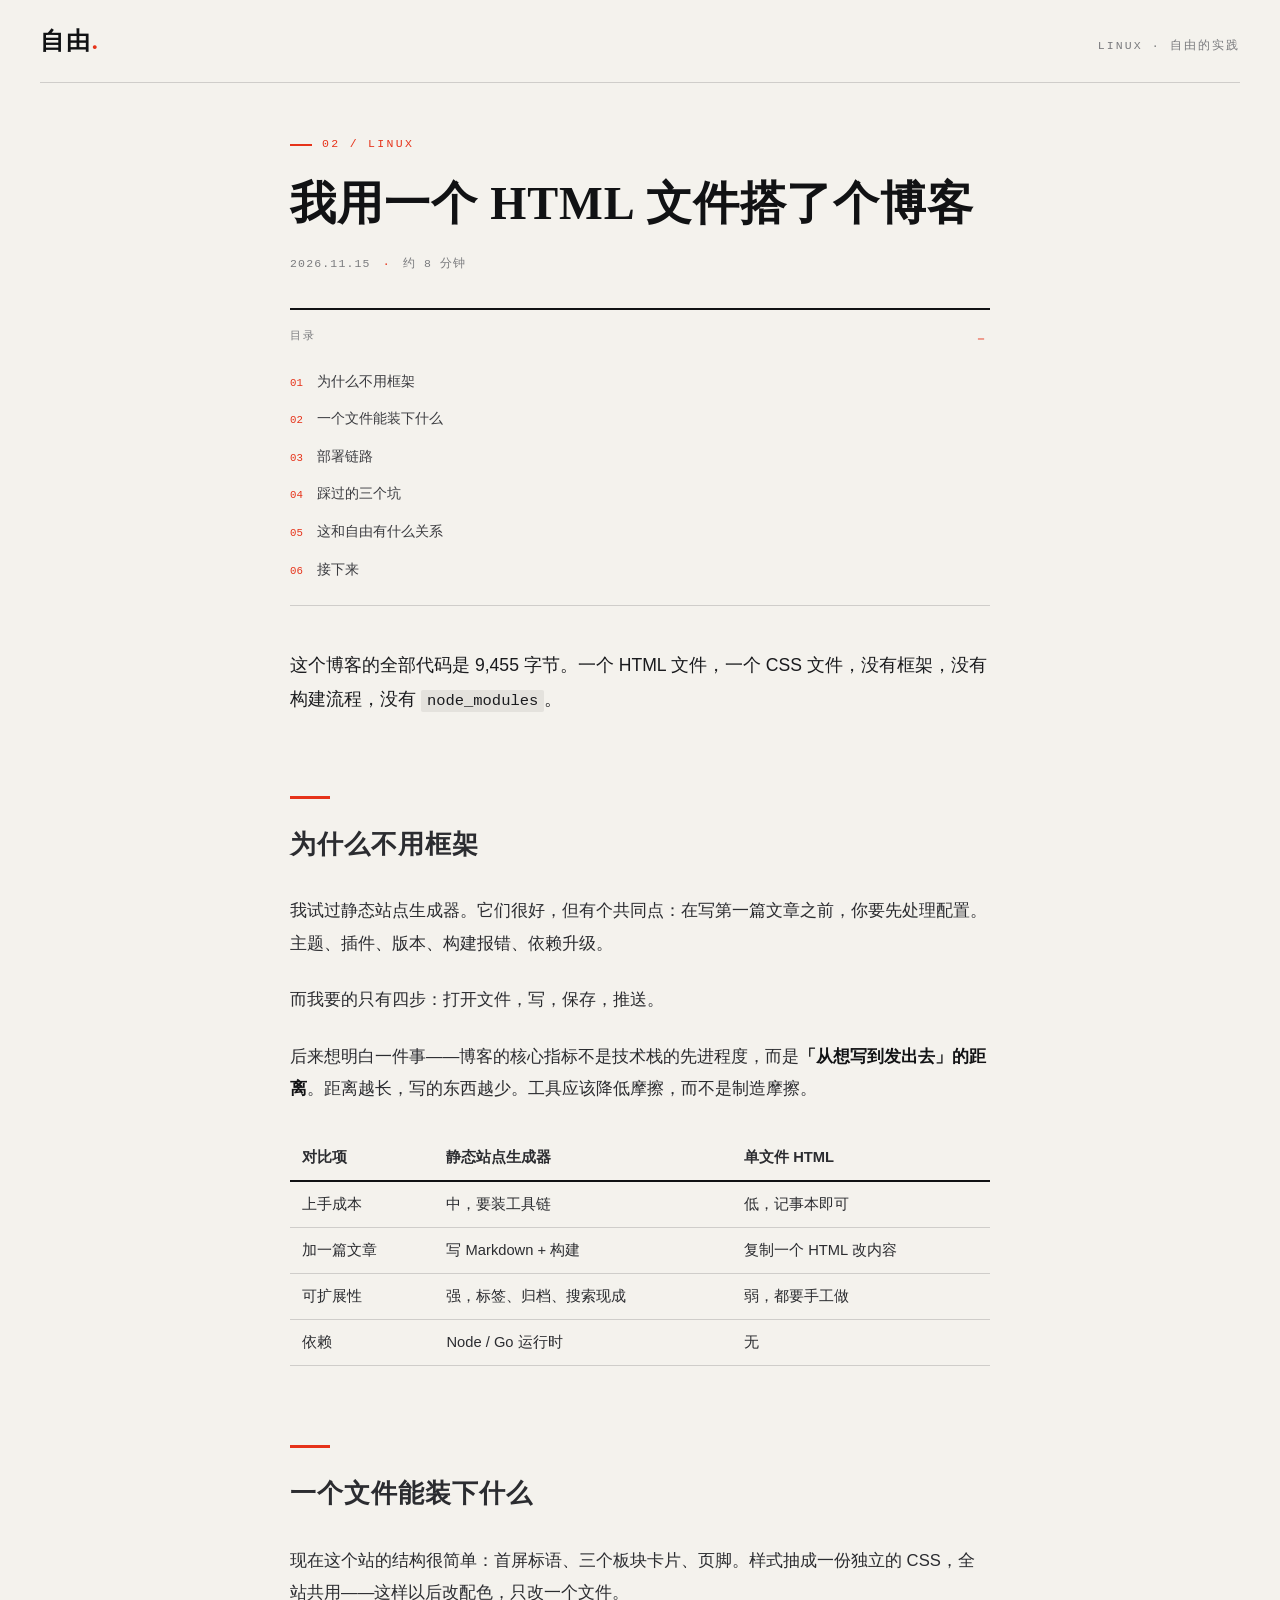
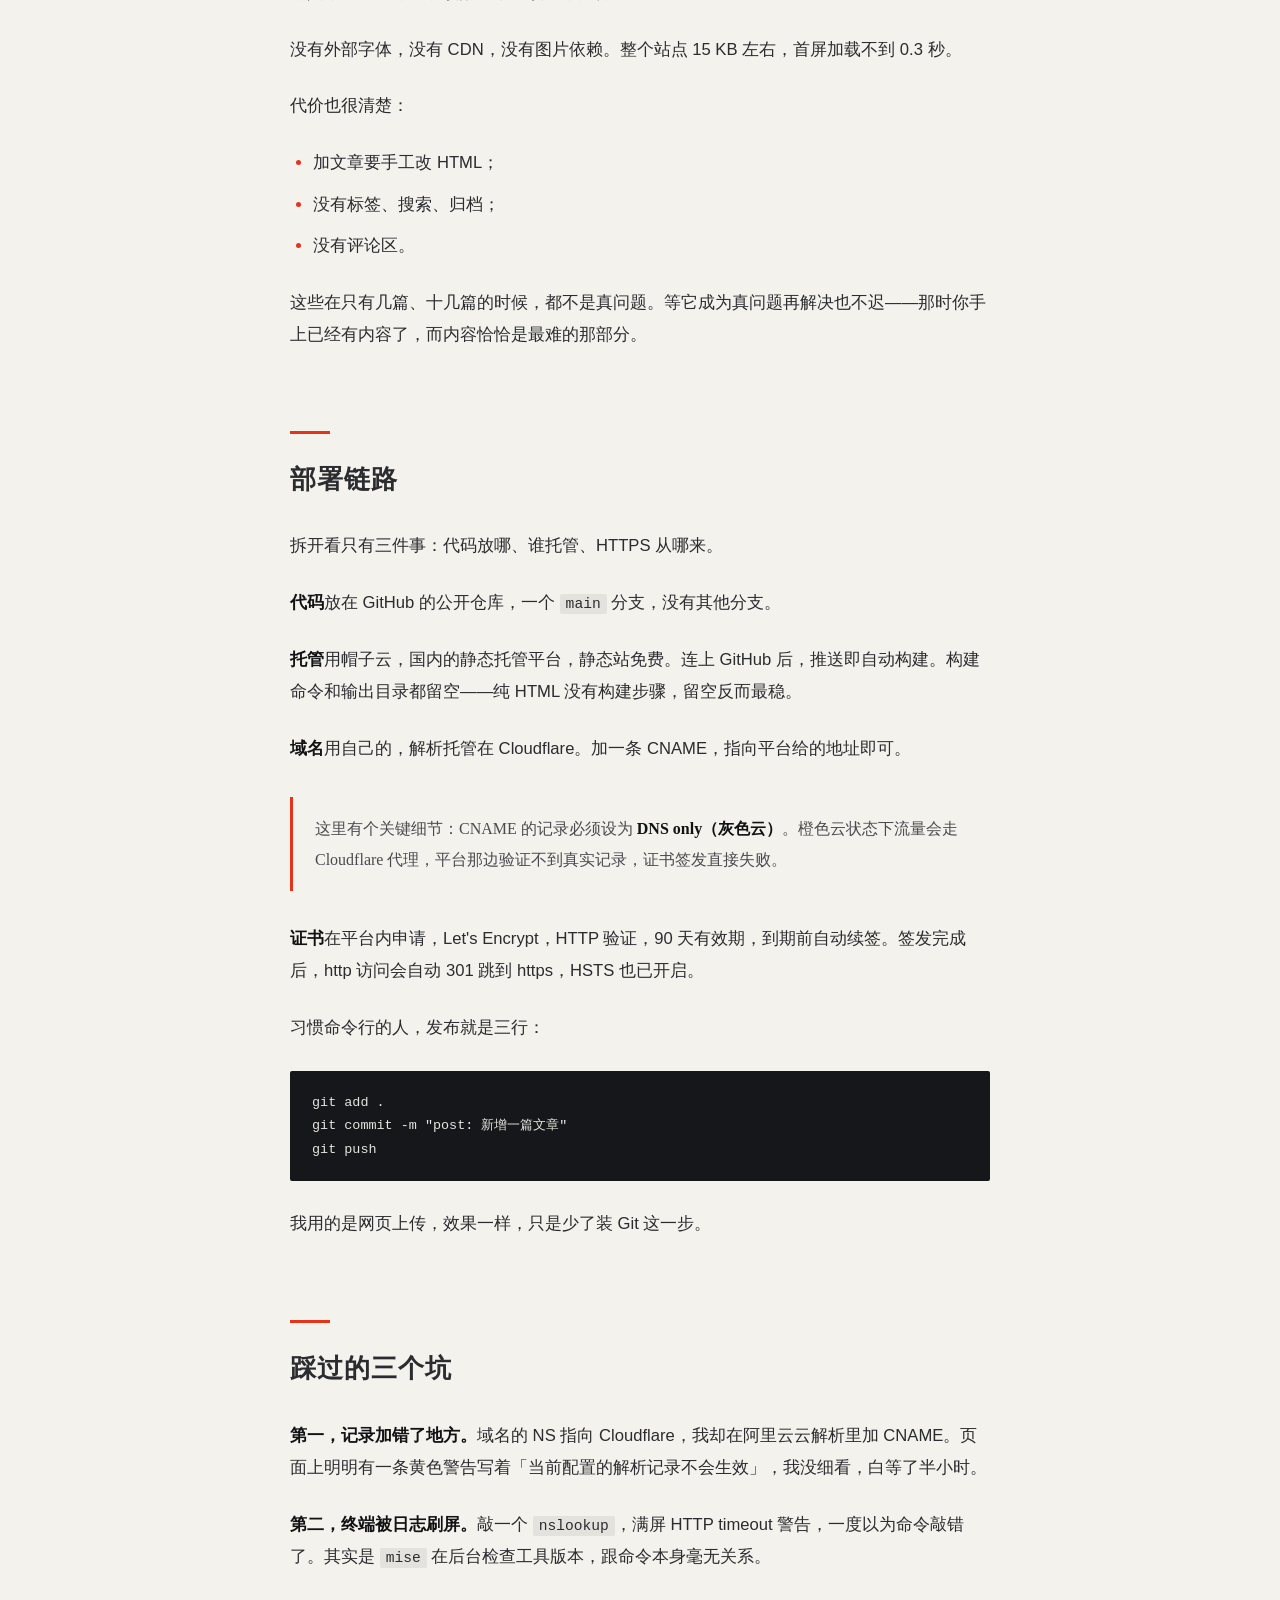
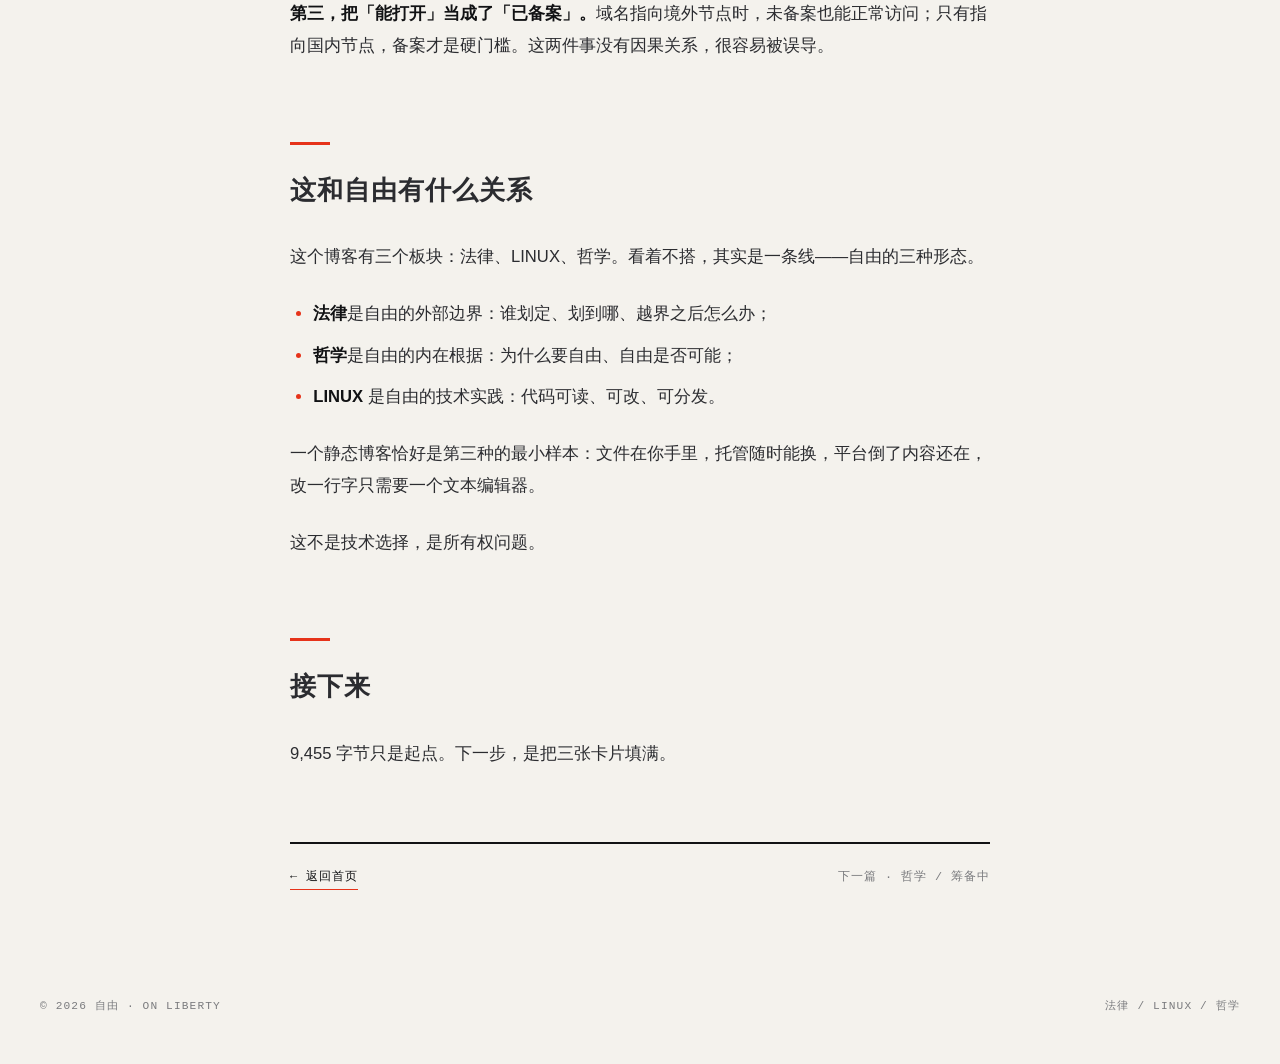
==== articles/one-html-blog.html @ a16e372a "Add files via upload" ====
<!DOCTYPE html>
<html lang="zh-CN">
<head>
  <meta charset="UTF-8">
  <meta name="viewport" content="width=device-width, initial-scale=1.0">
  <title>我用一个 HTML 文件搭了个博客 · 自由</title>
  <meta name="description" content="9455 字节，没有框架，没有构建流程。记录一个静态博客从代码到上线的完整链路，以及踩过的三个坑。">
  <link rel="canonical" href="https://blog.lianglianglaw.cn/articles/one-html-blog.html">
  <meta property="og:type" content="article">
  <meta property="og:title" content="我用一个 HTML 文件搭了个博客">
  <meta property="og:description" content="9455 字节，没有框架，没有构建流程。">
  <meta name="theme-color" content="#111214">
  <link rel="stylesheet" href="../assets/style.css">
</head>
<body>

  <header class="site-header wrap">
    <a class="brand" href="../index.html">自由<i>.</i></a>
    <span class="header-meta">LINUX · 自由的实践</span>
  </header>

  <main>
    <div class="article-wrap">
      <article>

        <header class="article-header">
          <p class="article-kicker">02 / LINUX</p>
          <h1 class="article-title">我用一个 HTML 文件搭了个博客</h1>
          <p class="article-meta">
            <span><time datetime="2026-11-15">2026.11.15</time></span>
            <span>约 8 分钟</span>
          </p>
        </header>

        <details class="toc" open>
          <summary>目录</summary>
          <ol>
            <li><a href="#why-framework">为什么不用框架</a></li>
            <li><a href="#what-fits">一个文件能装下什么</a></li>
            <li><a href="#pipeline">部署链路</a></li>
            <li><a href="#pitfalls">踩过的三个坑</a></li>
            <li><a href="#freedom">这和自由有什么关系</a></li>
            <li><a href="#next">接下来</a></li>
          </ol>
        </details>

        <div class="article-body">

          <p>这个博客的全部代码是 9,455 字节。一个 HTML 文件，一个 CSS 文件，没有框架，没有构建流程，没有 <code>node_modules</code>。</p>

          <h2 id="why-framework">为什么不用框架</h2>

          <p>我试过静态站点生成器。它们很好，但有个共同点：在写第一篇文章之前，你要先处理配置。主题、插件、版本、构建报错、依赖升级。</p>

          <p>而我要的只有四步：打开文件，写，保存，推送。</p>

          <p>后来想明白一件事——博客的核心指标不是技术栈的先进程度，而是<strong>「从想写到发出去」的距离</strong>。距离越长，写的东西越少。工具应该降低摩擦，而不是制造摩擦。</p>

          <table>
            <thead>
              <tr><th>对比项</th><th>静态站点生成器</th><th>单文件 HTML</th></tr>
            </thead>
            <tbody>
              <tr><td>上手成本</td><td>中，要装工具链</td><td>低，记事本即可</td></tr>
              <tr><td>加一篇文章</td><td>写 Markdown + 构建</td><td>复制一个 HTML 改内容</td></tr>
              <tr><td>可扩展性</td><td>强，标签、归档、搜索现成</td><td>弱，都要手工做</td></tr>
              <tr><td>依赖</td><td>Node / Go 运行时</td><td>无</td></tr>
            </tbody>
          </table>

          <h2 id="what-fits">一个文件能装下什么</h2>

          <p>现在这个站的结构很简单：首屏标语、三个板块卡片、页脚。样式抽成一份独立的 CSS，全站共用——这样以后改配色，只改一个文件。</p>

          <p>没有外部字体，没有 CDN，没有图片依赖。整个站点 15 KB 左右，首屏加载不到 0.3 秒。</p>

          <p>代价也很清楚：</p>

          <ul>
            <li>加文章要手工改 HTML；</li>
            <li>没有标签、搜索、归档；</li>
            <li>没有评论区。</li>
          </ul>

          <p>这些在只有几篇、十几篇的时候，都不是真问题。等它成为真问题再解决也不迟——那时你手上已经有内容了，而内容恰恰是最难的那部分。</p>

          <h2 id="pipeline">部署链路</h2>

          <p>拆开看只有三件事：代码放哪、谁托管、HTTPS 从哪来。</p>

          <p><strong>代码</strong>放在 GitHub 的公开仓库，一个 <code>main</code> 分支，没有其他分支。</p>

          <p><strong>托管</strong>用帽子云，国内的静态托管平台，静态站免费。连上 GitHub 后，推送即自动构建。构建命令和输出目录都留空——纯 HTML 没有构建步骤，留空反而最稳。</p>

          <p><strong>域名</strong>用自己的，解析托管在 Cloudflare。加一条 CNAME，指向平台给的地址即可。</p>

          <blockquote>
            <p>这里有个关键细节：CNAME 的记录必须设为 <strong>DNS only（灰色云）</strong>。橙色云状态下流量会走 Cloudflare 代理，平台那边验证不到真实记录，证书签发直接失败。</p>
          </blockquote>

          <p><strong>证书</strong>在平台内申请，Let's Encrypt，HTTP 验证，90 天有效期，到期前自动续签。签发完成后，http 访问会自动 301 跳到 https，HSTS 也已开启。</p>

          <p>习惯命令行的人，发布就是三行：</p>

          <pre><code>git add .
git commit -m "post: 新增一篇文章"
git push</code></pre>

          <p>我用的是网页上传，效果一样，只是少了装 Git 这一步。</p>

          <h2 id="pitfalls">踩过的三个坑</h2>

          <p><strong>第一，记录加错了地方。</strong>域名的 NS 指向 Cloudflare，我却在阿里云云解析里加 CNAME。页面上明明有一条黄色警告写着「当前配置的解析记录不会生效」，我没细看，白等了半小时。</p>

          <p><strong>第二，终端被日志刷屏。</strong>敲一个 <code>nslookup</code>，满屏 HTTP timeout 警告，一度以为命令敲错了。其实是 <code>mise</code> 在后台检查工具版本，跟命令本身毫无关系。</p>

          <p><strong>第三，把「能打开」当成了「已备案」。</strong>域名指向境外节点时，未备案也能正常访问；只有指向国内节点，备案才是硬门槛。这两件事没有因果关系，很容易被误导。</p>

          <h2 id="freedom">这和自由有什么关系</h2>

          <p>这个博客有三个板块：法律、LINUX、哲学。看着不搭，其实是一条线——自由的三种形态。</p>

          <ul>
            <li><strong>法律</strong>是自由的外部边界：谁划定、划到哪、越界之后怎么办；</li>
            <li><strong>哲学</strong>是自由的内在根据：为什么要自由、自由是否可能；</li>
            <li><strong>LINUX</strong> 是自由的技术实践：代码可读、可改、可分发。</li>
          </ul>

          <p>一个静态博客恰好是第三种的最小样本：文件在你手里，托管随时能换，平台倒了内容还在，改一行字只需要一个文本编辑器。</p>

          <p>这不是技术选择，是所有权问题。</p>

          <h2 id="next">接下来</h2>

          <p>9,455 字节只是起点。下一步，是把三张卡片填满。</p>

        </div>

        <nav class="article-nav">
          <a href="../index.html">← 返回首页</a>
          <span class="nav-next">下一篇 · 哲学 / 筹备中</span>
        </nav>

      </article>
    </div>
  </main>

  <footer class="site-footer wrap">
    <span>© 2026 自由 · ON LIBERTY</span>
    <span>法律 / LINUX / 哲学</span>
  </footer>

</body>
</html>
---- assets/style.css ----
/* =========================================================
   自由 · On Liberty — 全站样式
   三色体系：纸白 / 墨黑 / 朱红
   排版：衬线标题 + 等宽编号，细线分割，大留白
   ========================================================= */

:root {
  --paper: #F4F2ED;   /* 纸白 */
  --ink:   #111214;   /* 墨黑 */
  --red:   #E6331A;   /* 朱红 */
  --white: #FBF9F4;
  --muted: #7A7B7E;
  --line:  rgba(17, 18, 20, .16);
  --serif: "Noto Serif SC", "Source Han Serif SC", "Songti SC", "STSong", "SimSun", serif;
  --sans:  -apple-system, BlinkMacSystemFont, "PingFang SC", "Microsoft YaHei", "Helvetica Neue", Arial, sans-serif;
  --mono:  "SF Mono", "JetBrains Mono", "Roboto Mono", Consolas, "Courier New", monospace;
}

* { box-sizing: border-box; margin: 0; padding: 0; }
html { scroll-behavior: smooth; }
body {
  background: var(--paper);
  color: var(--ink);
  font-family: var(--sans);
  line-height: 1.6;
  -webkit-font-smoothing: antialiased;
  text-rendering: optimizeLegibility;
}
.wrap { max-width: 1200px; margin: 0 auto; padding: 0 clamp(20px, 5vw, 64px); }

/* ---------- 页眉 ---------- */
.site-header {
  display: flex; align-items: baseline; justify-content: space-between;
  padding: 22px 0; border-bottom: 1px solid var(--line);
}
.brand {
  font-family: var(--serif); font-size: 1.5rem; font-weight: 700;
  letter-spacing: .08em; color: var(--ink); text-decoration: none;
}
.brand i { color: var(--red); font-style: normal; }
.header-meta {
  font-family: var(--mono); font-size: .72rem; letter-spacing: .18em;
  color: var(--muted); text-transform: uppercase;
}

/* ---------- 首屏 ---------- */
.hero { background: var(--ink); color: var(--white); }
.hero-inner { padding: clamp(64px, 10vw, 120px) 0 clamp(52px, 8vw, 92px); }
.eyebrow {
  display: flex; align-items: center; gap: 12px;
  font-family: var(--mono); font-size: .75rem; letter-spacing: .22em;
  color: var(--red); text-transform: uppercase;
}
.eyebrow::before { content: ""; width: 28px; height: 2px; background: var(--red); }
.hero-title {
  font-family: var(--serif); font-weight: 600;
  font-size: clamp(5rem, 16vw, 12rem); line-height: .98;
  letter-spacing: .04em; margin: 34px 0 22px;
}
.hero-title span { color: var(--red); }
.hero-sub {
  font-family: var(--serif); letter-spacing: .06em;
  font-size: clamp(1.1rem, 2.4vw, 1.75rem); color: rgba(251, 249, 244, .86);
}
.hero-bottom {
  margin-top: clamp(48px, 7vw, 84px); padding-top: 24px;
  border-top: 1px solid rgba(251, 249, 244, .18);
  display: flex; flex-wrap: wrap; gap: 28px;
  align-items: flex-end; justify-content: space-between;
}
.quote {
  font-family: var(--serif); font-size: .95rem; line-height: 1.9;
  color: rgba(251, 249, 244, .64); max-width: 34ch;
}
.quote cite {
  display: block; margin-top: 10px; font-style: normal;
  font-family: var(--mono); font-size: .7rem; letter-spacing: .12em; color: var(--red);
}
.hero-tags {
  display: flex; gap: 14px; flex-wrap: wrap;
  font-family: var(--mono); font-size: .78rem; letter-spacing: .12em;
  color: rgba(251, 249, 244, .8);
}
.hero-tags span + span::before { content: "/"; margin-right: 14px; color: var(--red); }

/* ---------- 板块 ---------- */
.sections-head {
  display: flex; align-items: baseline; justify-content: space-between;
  padding: 56px 0 18px; border-bottom: 2px solid var(--ink);
}
.sections-head h2 { font-family: var(--serif); font-size: 1.35rem; letter-spacing: .06em; }
.sections-head span {
  font-family: var(--mono); font-size: .72rem;
  letter-spacing: .16em; color: var(--muted);
}
.grid {
  display: grid; grid-template-columns: repeat(3, 1fr);
  border-bottom: 1px solid var(--line);
}
.card {
  display: flex; flex-direction: column; min-height: 380px;
  padding: 34px 32px 38px; border-left: 1px solid var(--line);
  transition: background .25s ease;
}
.card:first-child { border-left: none; padding-left: 0; }
.card:last-child { padding-right: 0; }
.card:hover { background: rgba(230, 51, 26, .045); }
.card-top {
  display: flex; align-items: center; justify-content: space-between;
  font-family: var(--mono); font-size: .72rem; letter-spacing: .14em;
}
.num { color: var(--red); font-size: .9rem; }
.status {
  color: var(--muted); border: 1px solid var(--line);
  border-radius: 100px; padding: 3px 10px; font-size: .65rem; letter-spacing: .08em;
}
.card h3 {
  font-family: var(--serif); font-size: clamp(2rem, 3.4vw, 2.75rem);
  letter-spacing: .06em; margin: 30px 0 4px; position: relative; width: fit-content;
}
.card h3::after {
  content: ""; position: absolute; left: 0; bottom: -6px;
  width: 0; height: 2px; background: var(--red); transition: width .3s ease;
}
.card:hover h3::after { width: 100%; }
.card .en {
  font-family: var(--mono); font-size: .72rem; letter-spacing: .16em;
  color: var(--muted); text-transform: uppercase;
}
.card .desc {
  margin-top: 22px; max-width: 30ch;
  font-size: .95rem; line-height: 1.85; color: #3B3C40;
}

/* 卡片内的文章列表 */
.post-list {
  margin-top: auto; padding-top: 18px;
  border-top: 1px dashed var(--line);
  list-style: none;
}
.post-list li {
  display: flex; gap: 10px; align-items: baseline;
  padding: 7px 0;
}
.post-list time {
  flex: none; font-family: var(--mono);
  font-size: .67rem; letter-spacing: .04em; color: var(--muted);
}
.post-list a {
  color: var(--ink); text-decoration: none;
  font-size: .93rem; line-height: 1.6;
  border-bottom: 1px solid transparent;
  transition: color .2s ease, border-color .2s ease;
}
.post-list a:hover { color: var(--red); border-bottom-color: var(--red); }
.post-empty {
  padding: 7px 0; font-family: var(--mono);
  font-size: .72rem; letter-spacing: .1em; color: var(--muted);
}

/* ---------- 页脚 ---------- */
.site-footer {
  display: flex; flex-wrap: wrap; gap: 12px; justify-content: space-between;
  padding: 28px 0 48px;
  font-family: var(--mono); font-size: .7rem; letter-spacing: .1em; color: var(--muted);
}

/* =========================================================
   文章页
   ========================================================= */
.article-wrap {
  max-width: 780px; margin: 0 auto;
  padding: 0 clamp(20px, 5vw, 40px) 80px;
}
.article-header { padding: 52px 0 34px; }
.article-kicker {
  display: flex; align-items: center; gap: 10px;
  font-family: var(--mono); font-size: .72rem; letter-spacing: .2em;
  color: var(--red); text-transform: uppercase;
}
.article-kicker::before { content: ""; width: 22px; height: 2px; background: var(--red); }
.article-title {
  font-family: var(--serif); font-weight: 600;
  font-size: clamp(1.9rem, 4.6vw, 2.9rem); line-height: 1.28;
  letter-spacing: .02em; margin: 20px 0 22px;
}
.article-meta {
  display: flex; flex-wrap: wrap; gap: 12px;
  font-family: var(--mono); font-size: .72rem; letter-spacing: .1em;
  color: var(--muted);
}
.article-meta span + span::before { content: "·"; margin-right: 12px; color: var(--red); }

/* 折叠目录（无 JS） */
.toc {
  margin: 0 0 8px; padding: 18px 0;
  border-top: 2px solid var(--ink); border-bottom: 1px solid var(--line);
}
.toc summary {
  cursor: pointer; list-style: none;
  font-family: var(--mono); font-size: .7rem; letter-spacing: .18em;
  color: var(--muted); text-transform: uppercase;
}
.toc summary::-webkit-details-marker { display: none; }
.toc summary::after { content: "＋"; float: right; color: var(--red); font-size: .9rem; }
.toc[open] summary::after { content: "－"; }
.toc ol { list-style: none; padding: 0; margin: 16px 0 0; counter-reset: t; }
.toc li { counter-increment: t; padding: 6px 0; }
.toc li::before {
  content: counter(t, decimal-leading-zero);
  font-family: var(--mono); font-size: .67rem;
  color: var(--red); margin-right: 14px;
}
.toc a { text-decoration: none; font-size: .9rem; color: #3B3C40; }
.toc a:hover { color: var(--red); }

/* 正文 */
.article-body {
  padding: 8px 0 0;
  font-size: 1.04rem; line-height: 1.95; color: #2B2C30;
  overflow-wrap: break-word;
}
.article-body > p:first-of-type { font-size: 1.1rem; color: #1A1B1E; }
.article-body p { margin: 1.45em 0; }
.article-body h2 {
  font-family: var(--serif); font-weight: 600;
  font-size: clamp(1.35rem, 2.6vw, 1.6rem); letter-spacing: .04em;
  margin: 3.1em 0 1em; padding-top: 24px; position: relative;
}
.article-body h2::before {
  content: ""; position: absolute; top: 0; left: 0;
  width: 40px; height: 3px; background: var(--red);
}
.article-body h3 {
  font-size: 1.06rem; font-weight: 700;
  margin: 2.2em 0 .7em; letter-spacing: .02em;
}
.article-body ul, .article-body ol { margin: 1.4em 0; padding-left: 1.4em; }
.article-body li { margin: .55em 0; }
.article-body li::marker { color: var(--red); }
.article-body strong { font-weight: 700; color: var(--ink); }
.article-body a {
  color: var(--ink); text-decoration: underline;
  text-decoration-color: var(--red); text-decoration-thickness: 1px;
  text-underline-offset: 3px;
}
.article-body a:hover { color: var(--red); }
.article-body blockquote {
  margin: 2em 0; padding: 6px 0 6px 22px;
  border-left: 3px solid var(--red);
  font-family: var(--serif); font-size: 1rem; line-height: 1.95; color: #4A4B50;
}
.article-body blockquote p { margin: .6em 0; }
.article-body hr { border: none; border-top: 1px solid var(--line); margin: 3.2em 0; }

/* 表格 */
.article-body table {
  width: 100%; border-collapse: collapse;
  margin: 2em 0; font-size: .92rem; line-height: 1.7;
}
.article-body th {
  text-align: left; font-weight: 700;
  padding: 10px 12px; border-bottom: 2px solid var(--ink);
}
.article-body td {
  padding: 10px 12px; border-bottom: 1px solid var(--line);
  vertical-align: top;
}

/* 代码 */
.article-body code {
  font-family: var(--mono); font-size: .88em;
  background: rgba(17, 18, 20, .07); padding: 2px 6px; border-radius: 2px;
}
.article-body pre {
  background: #16171A; color: #E6E4DE;
  padding: 20px 22px; margin: 2em 0; border-radius: 2px;
  overflow-x: auto;
  font-family: var(--mono); font-size: .84rem; line-height: 1.75;
}
.article-body pre code { background: none; padding: 0; font-size: inherit; color: inherit; }

/* 文末导航 */
.article-nav {
  display: flex; flex-wrap: wrap; gap: 16px;
  justify-content: space-between; align-items: baseline;
  margin-top: 72px; padding-top: 24px;
  border-top: 2px solid var(--ink);
  font-family: var(--mono); font-size: .74rem; letter-spacing: .08em;
}
.article-nav a {
  color: var(--ink); text-decoration: none;
  border-bottom: 1px solid var(--red); padding-bottom: 2px;
}
.article-nav a:hover { color: var(--red); }
.article-nav .nav-next { color: var(--muted); }

/* ---------- 响应式 ---------- */
@media (max-width: 860px) {
  .grid { grid-template-columns: 1fr; }
  .card, .card:first-child, .card:last-child {
    border-left: none; border-top: 1px solid var(--line);
    padding: 30px 0 34px; min-height: 0;
  }
  .card:first-child { border-top: none; }
  .post-list { margin-top: 20px; }
  .hero-bottom { align-items: flex-start; flex-direction: column; }
  .article-header { padding: 36px 0 26px; }
  .article-nav { flex-direction: column; align-items: flex-start; }
  .article-body { font-size: 1rem; }
}
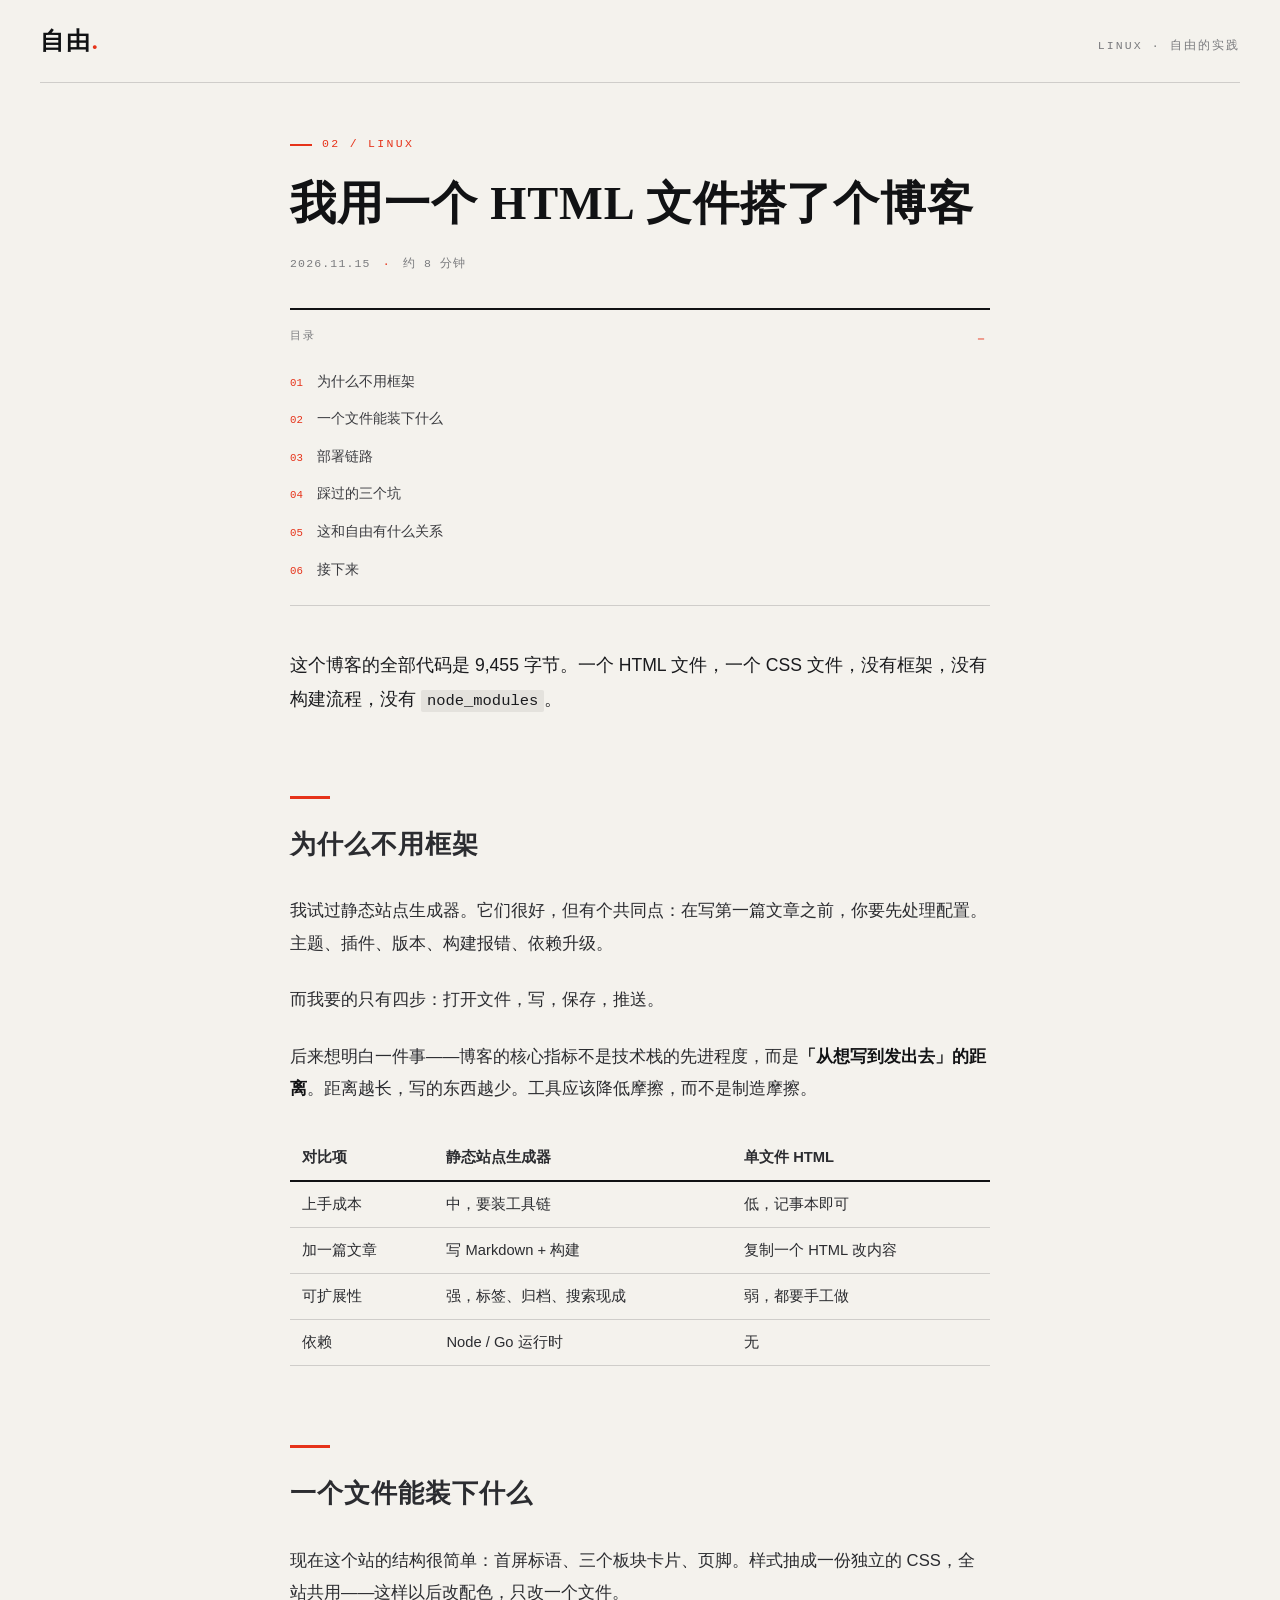
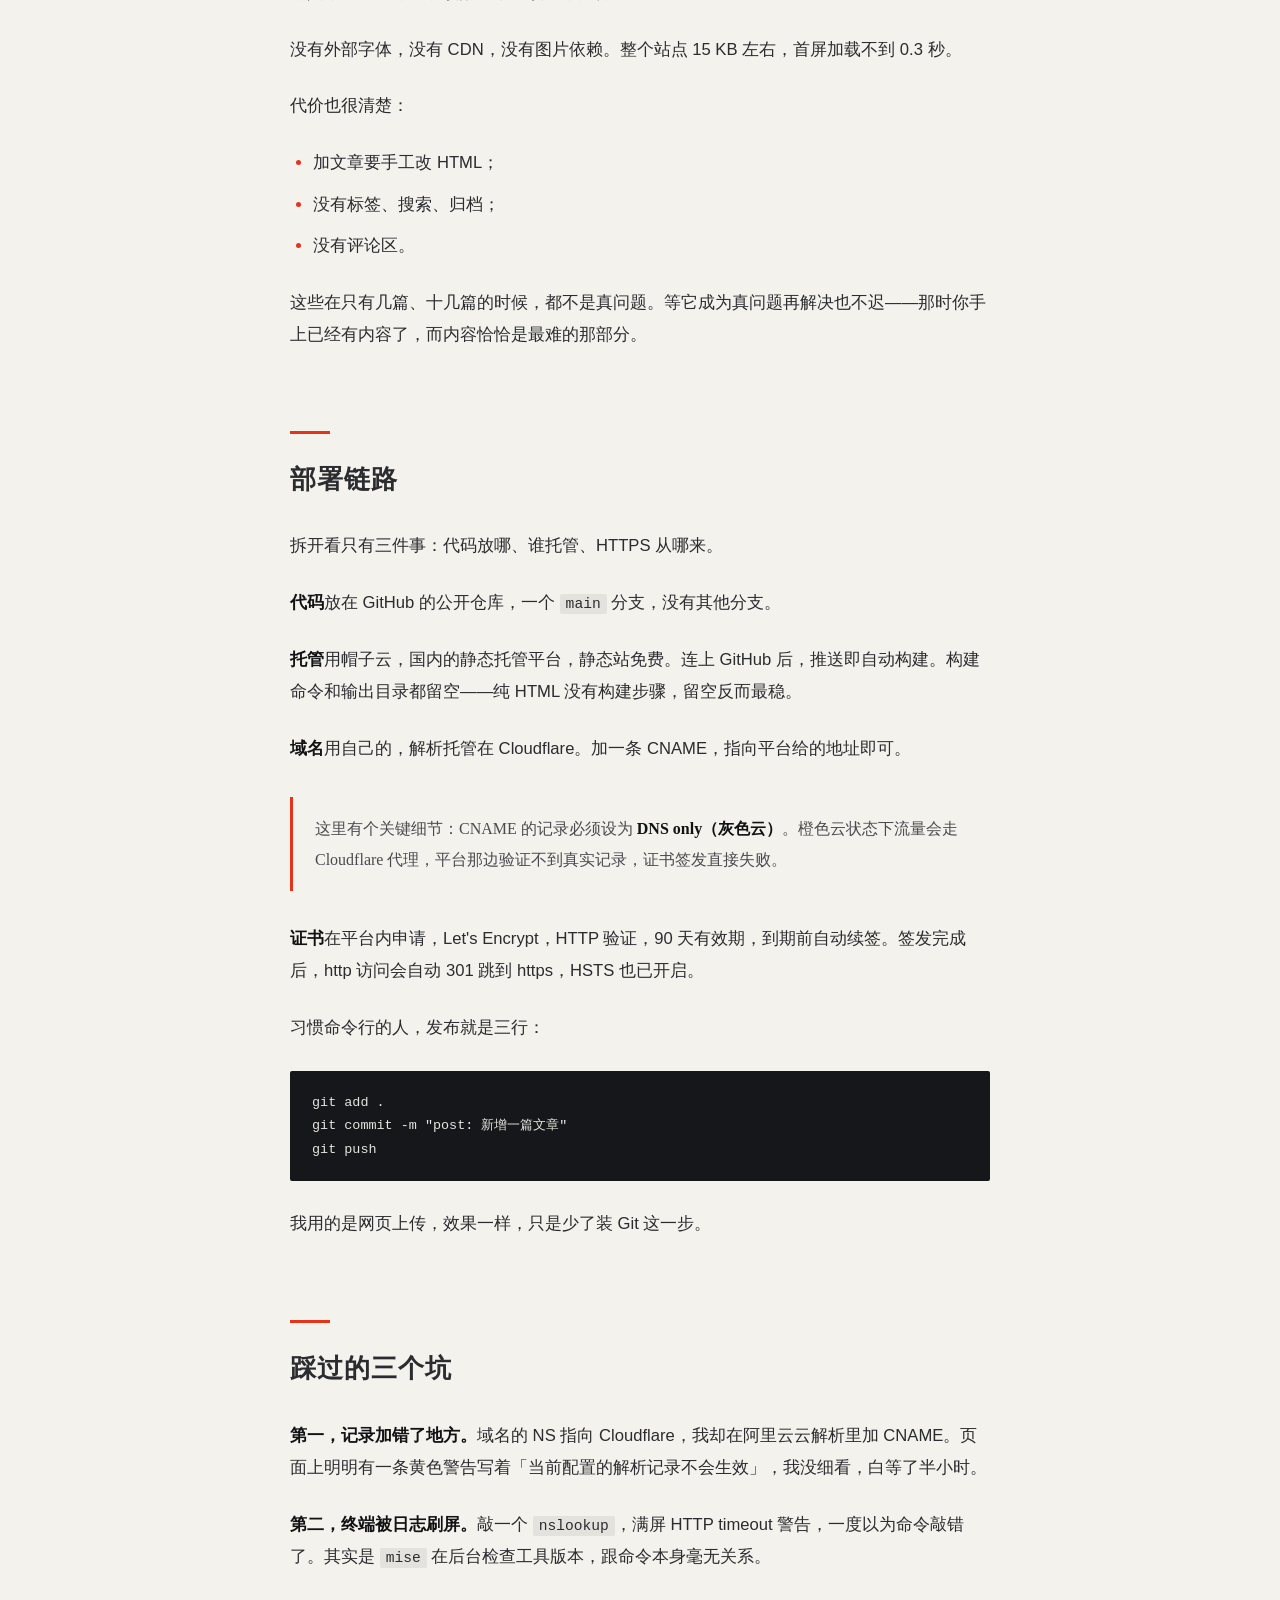
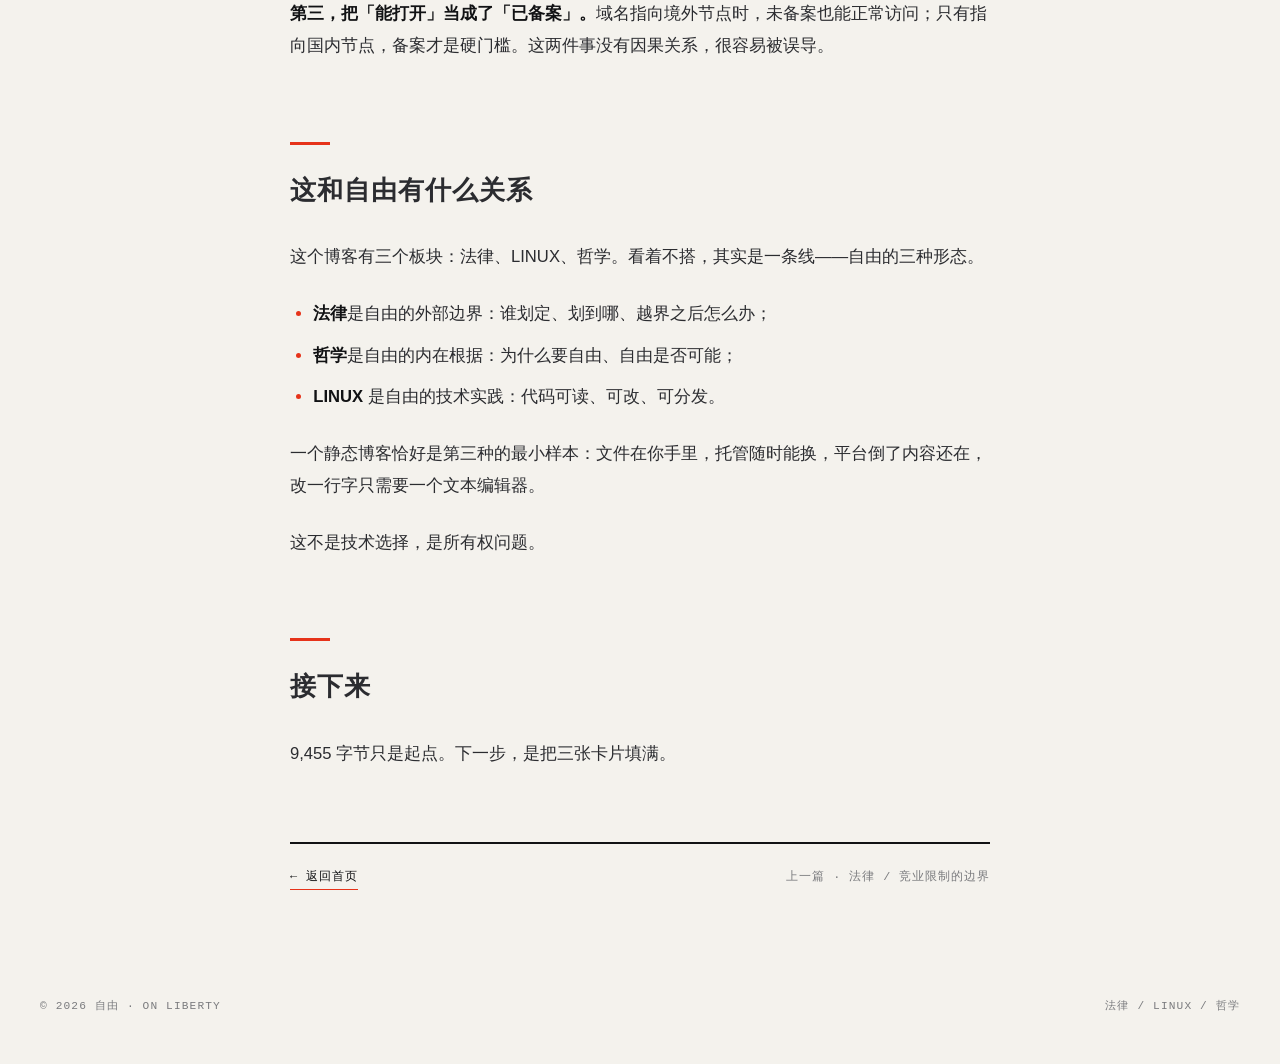
==== commit 9eda67ec: "Add files via upload" ====
--- a/articles/one-html-blog.html
+++ b/articles/one-html-blog.html
@@ -138,7 +138,7 @@
 
         <nav class="article-nav">
           <a href="../index.html">← 返回首页</a>
-          <span class="nav-next">下一篇 · 哲学 / 筹备中</span>
+          <span class="nav-next">上一篇 · 法律 / 竞业限制的边界</span>
         </nav>
 
       </article>
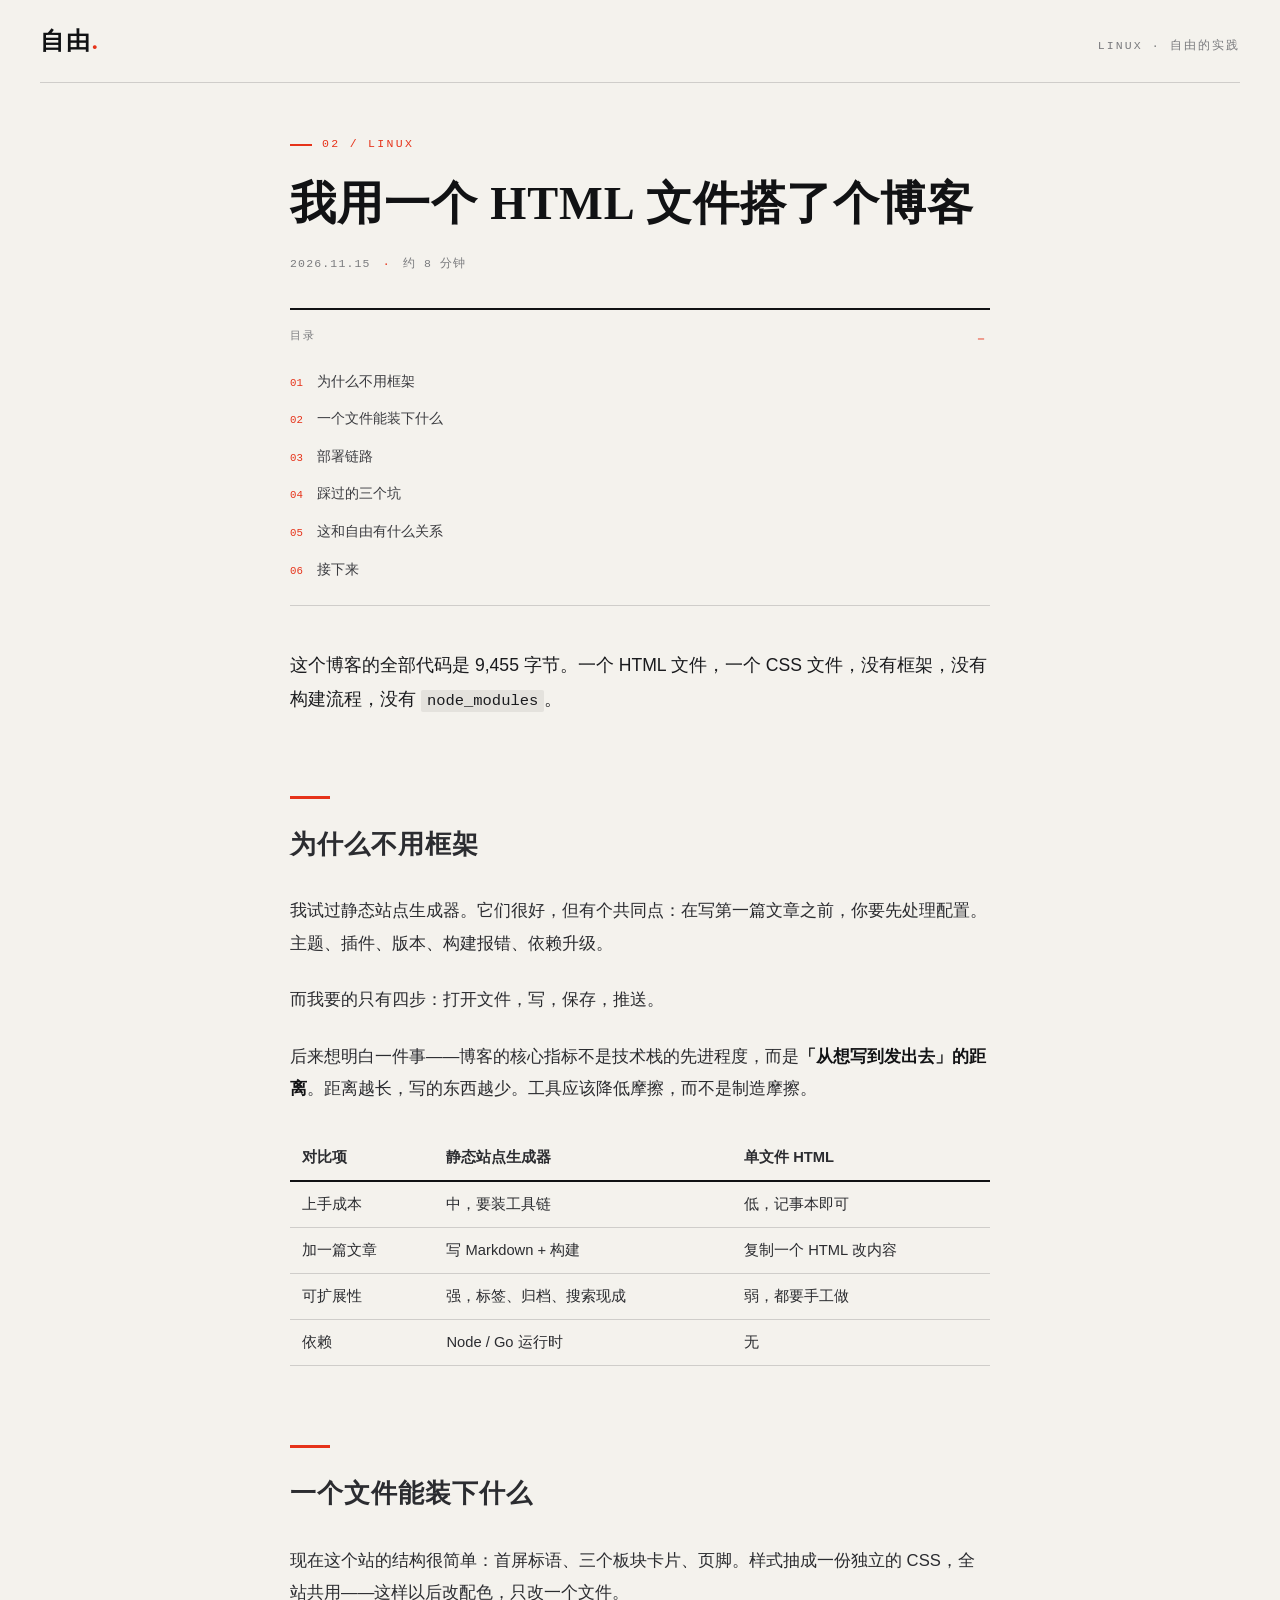
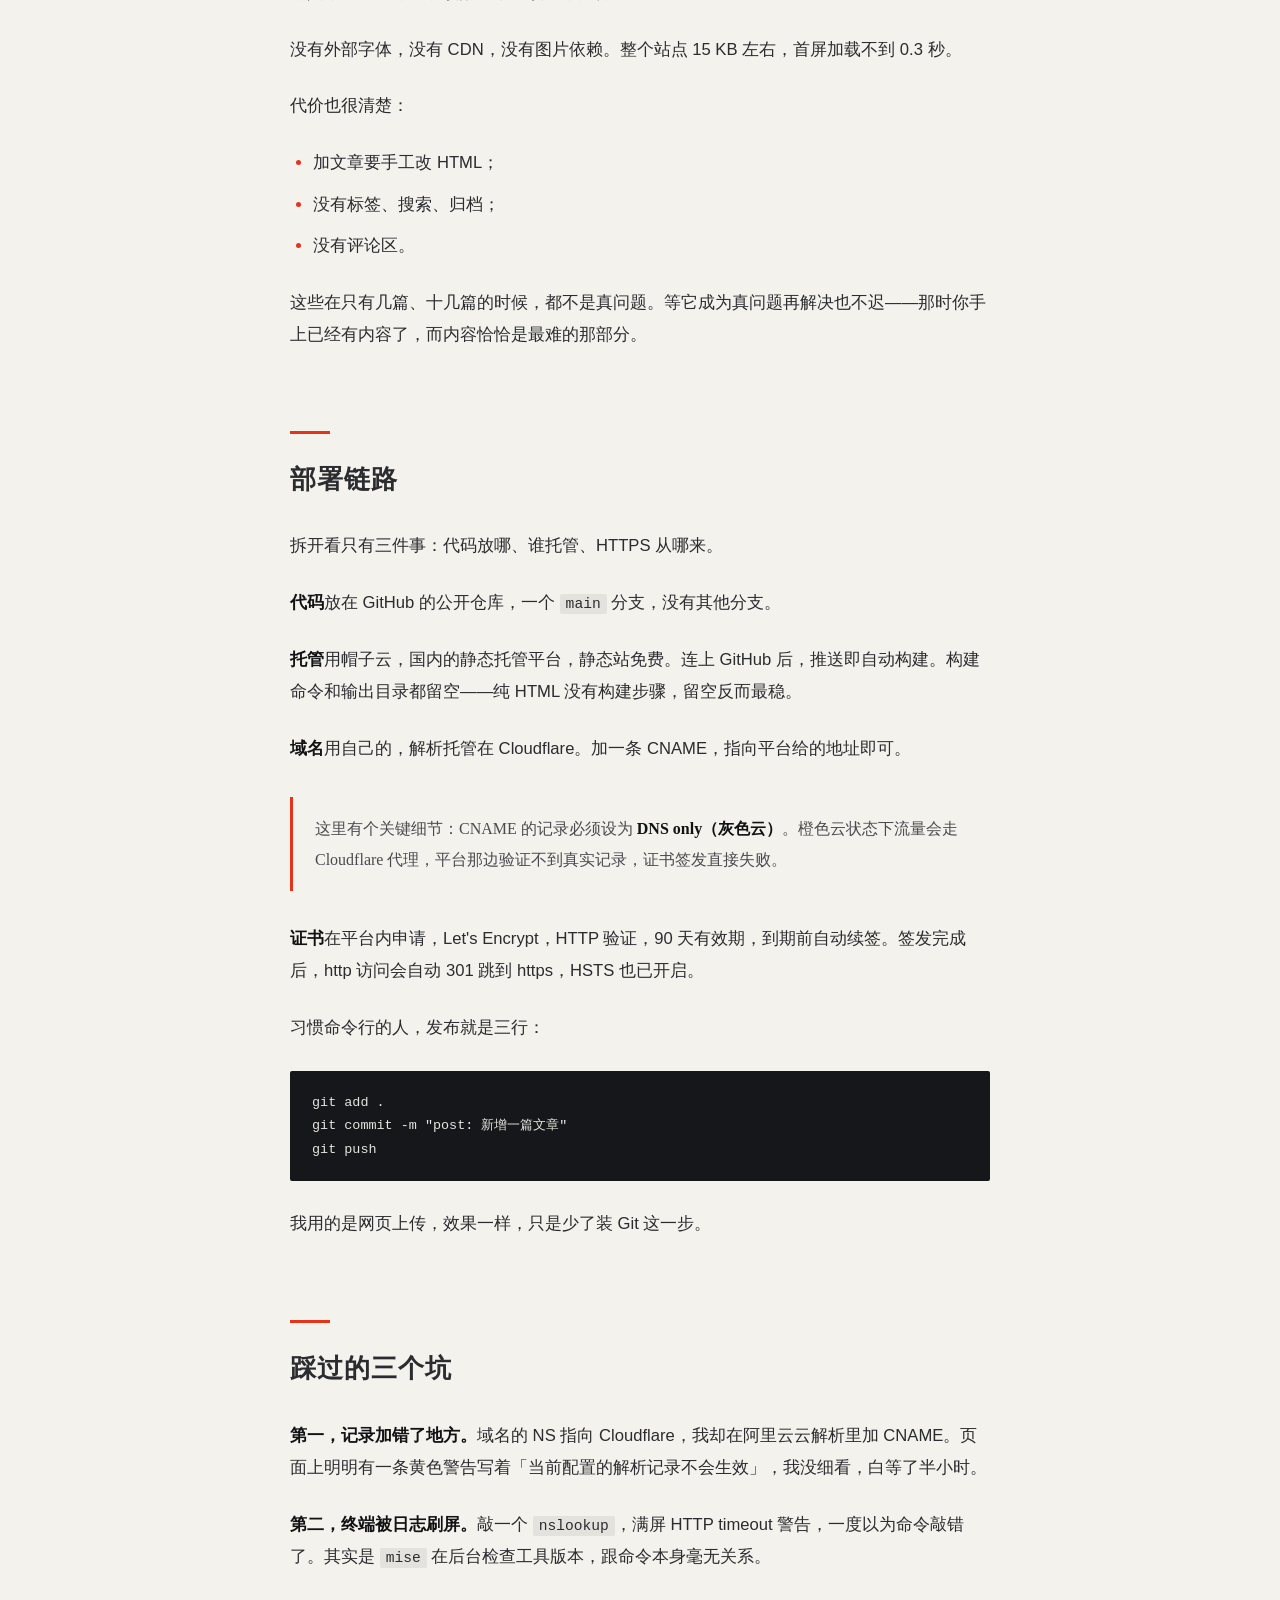
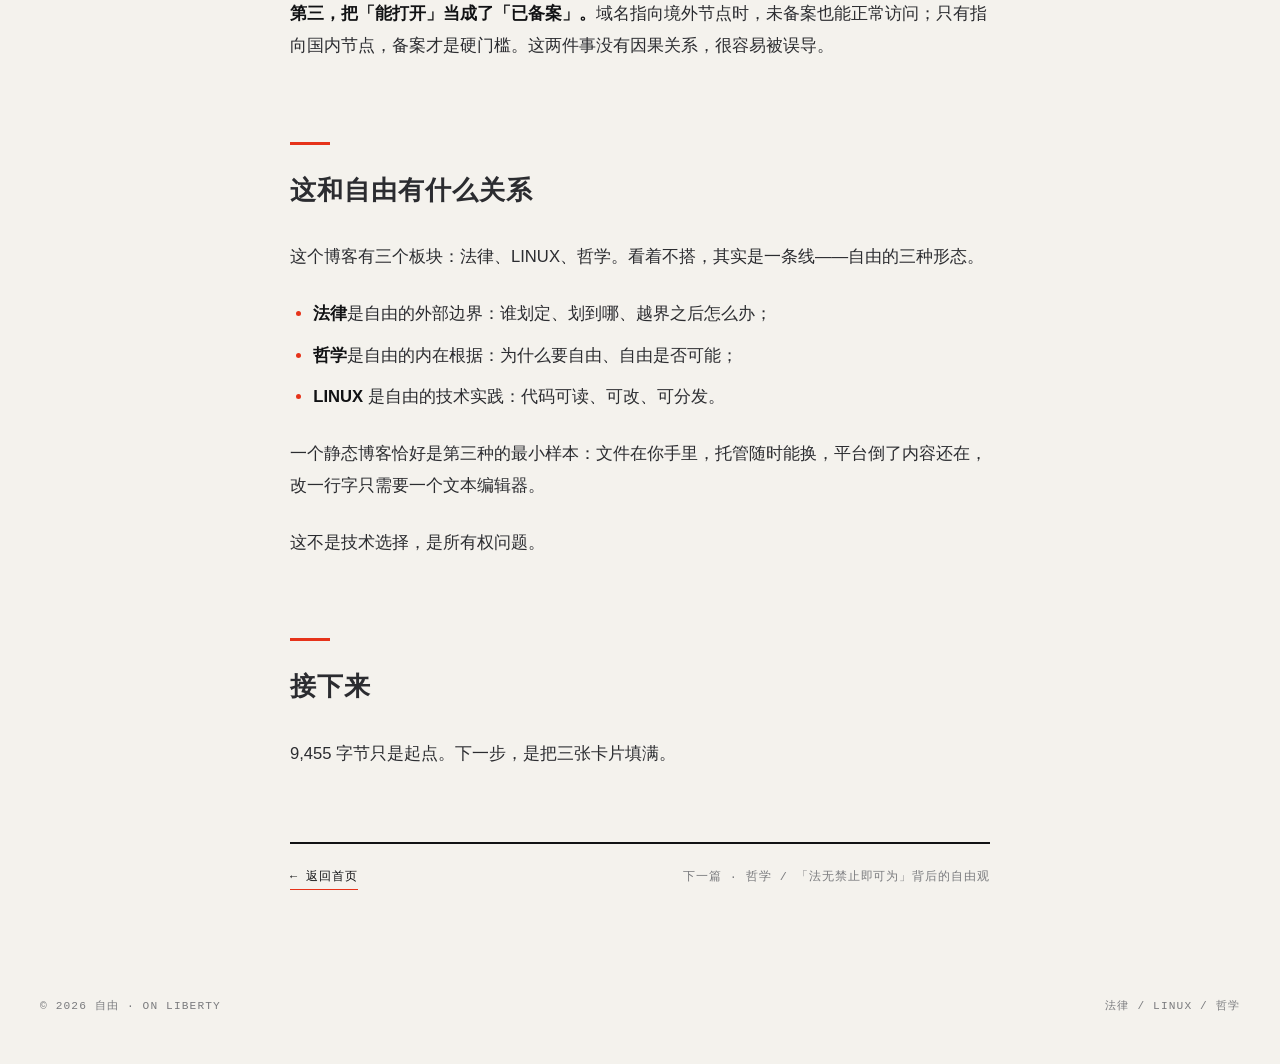
==== commit 4aaba6ff: "Add files via upload" ====
--- a/articles/one-html-blog.html
+++ b/articles/one-html-blog.html
@@ -138,7 +138,7 @@
 
         <nav class="article-nav">
           <a href="../index.html">← 返回首页</a>
-          <span class="nav-next">上一篇 · 法律 / 竞业限制的边界</span>
+          <span class="nav-next">下一篇 · 哲学 / 「法无禁止即可为」背后的自由观</span>
         </nav>
 
       </article>
